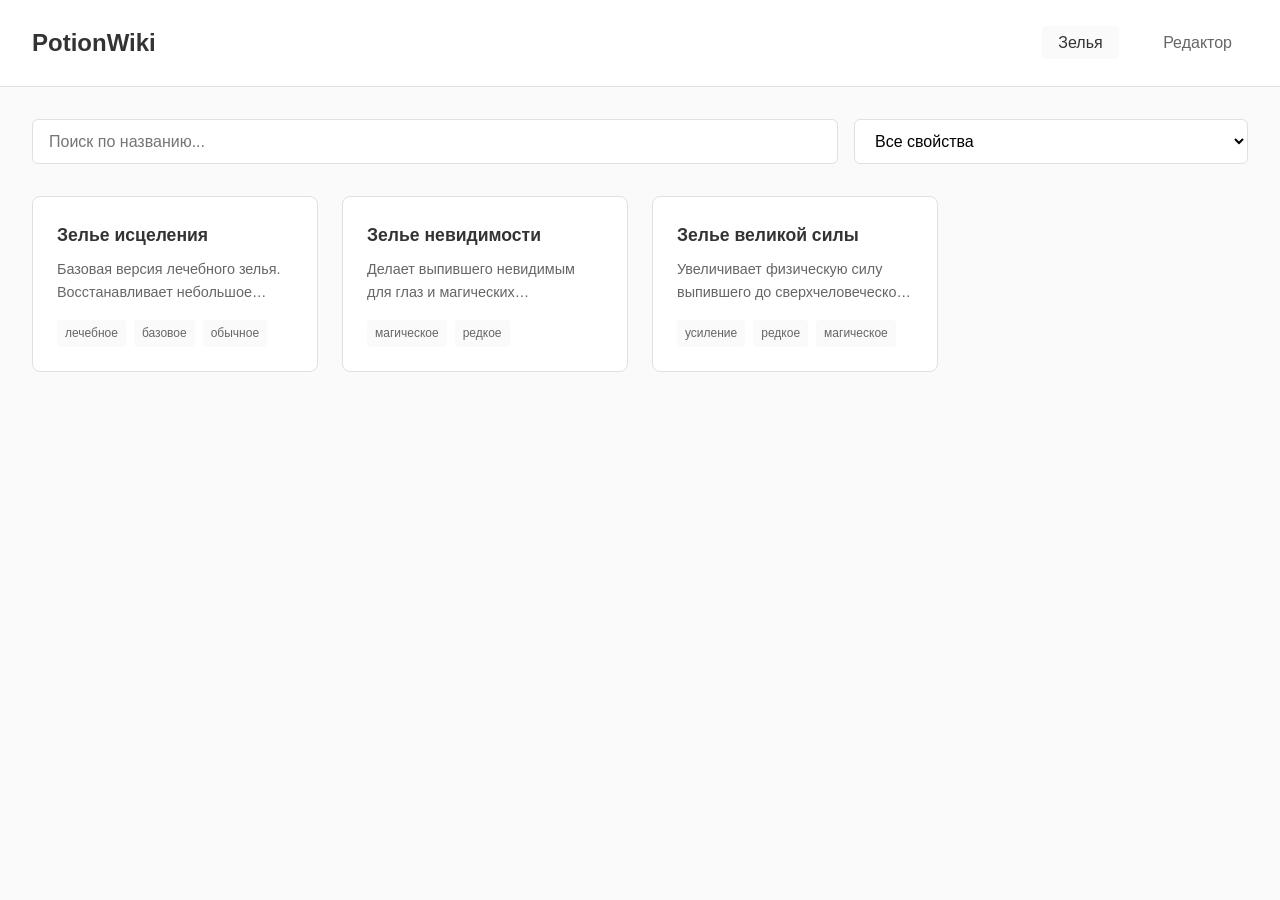
==== index.html @ 2b3a9e83 "init" ====
<!DOCTYPE html>
<html lang="ru">
<head>
    <meta charset="UTF-8">
    <meta name="viewport" content="width=device-width, initial-scale=1.0">
    <title>PotionWiki - Зелья D&D</title>
    <link rel="stylesheet" href="style.css">
</head>
<body>
    <header>
        <h1>PotionWiki</h1>
        <nav>
            <a href="index.html" class="active">Зелья</a>
            <a href="editor.html">Редактор</a>
        </nav>
    </header>

    <main>
        <section class="filters">
            <input type="text" id="search" placeholder="Поиск по названию...">
            <select id="propertyFilter">
                <option value="">Все свойства</option>
            </select>
        </section>

        <section id="potionsList" class="potions-grid">
        </section>
    </main>

    <div id="potionModal" class="modal">
        <div class="modal-content">
            <span class="close">&times;</span>
            <div class="modal-body">
                <div class="modal-image">
                    <img id="modalImage" src="" alt="">
                </div>
                <div class="modal-info">
                    <h2 id="modalName"></h2>
                    <p id="modalDescription"></p>
                    <div class="modal-tags" id="modalTags"></div>
                    <div class="modal-section">
                        <h3>Свойства</h3>
                        <ul id="modalProperties"></ul>
                    </div>
                    <div class="modal-section">
                        <h3>Состав</h3>
                        <ul id="modalIngredients"></ul>
                    </div>
                    <div class="modal-section">
                        <h3>Дополнительно</h3>
                        <p id="modalAdditional"></p>
                    </div>
                </div>
            </div>
        </div>
    </div>

    <script src="app.js"></script>
</body>
</html>
---- style.css ----
* {
    margin: 0;
    padding: 0;
    box-sizing: border-box;
}

:root {
    --bg: #fafafa;
    --bg-card: #fff;
    --text: #333;
    --text-light: #666;
    --accent: #4a4a4a;
    --border: #e0e0e0;
    --shadow: rgba(0, 0, 0, 0.06);
}

body {
    font-family: -apple-system, BlinkMacSystemFont, 'Segoe UI', Roboto, sans-serif;
    background: var(--bg);
    color: var(--text);
    line-height: 1.6;
}

header {
    display: flex;
    justify-content: space-between;
    align-items: center;
    padding: 1.5rem 2rem;
    background: var(--bg-card);
    border-bottom: 1px solid var(--border);
}

header h1 {
    font-size: 1.5rem;
    font-weight: 600;
}

nav a {
    text-decoration: none;
    color: var(--text-light);
    margin-left: 1.5rem;
    padding: 0.5rem 1rem;
    border-radius: 4px;
    transition: all 0.2s;
}

nav a:hover, nav a.active {
    color: var(--text);
    background: var(--bg);
}

main {
    max-width: 1400px;
    margin: 0 auto;
    padding: 2rem;
}

.filters {
    display: flex;
    gap: 1rem;
    margin-bottom: 2rem;
    flex-wrap: wrap;
}

.filters input, .filters select {
    padding: 0.75rem 1rem;
    border: 1px solid var(--border);
    border-radius: 6px;
    font-size: 1rem;
    background: var(--bg-card);
}

.filters input {
    flex: 1;
    min-width: 250px;
}

.filters input:focus, .filters select:focus {
    outline: none;
    border-color: var(--accent);
}

.potions-grid {
    display: grid;
    grid-template-columns: repeat(auto-fill, minmax(280px, 1fr));
    gap: 1.5rem;
}

.potion-card {
    background: var(--bg-card);
    border: 1px solid var(--border);
    border-radius: 8px;
    padding: 1.5rem;
    cursor: pointer;
    transition: all 0.2s;
}

.potion-card:hover {
    box-shadow: 0 4px 12px var(--shadow);
    transform: translateY(-2px);
}

.potion-card-image {
    width: 100%;
    height: 180px;
    object-fit: cover;
    border-radius: 6px;
    background: var(--bg);
    margin-bottom: 1rem;
}

.potion-card h3 {
    font-size: 1.1rem;
    margin-bottom: 0.5rem;
}

.potion-card p {
    color: var(--text-light);
    font-size: 0.9rem;
    display: -webkit-box;
    -webkit-line-clamp: 2;
    -webkit-box-orient: vertical;
    overflow: hidden;
}

.potion-card-tags {
    display: flex;
    gap: 0.5rem;
    margin-top: 1rem;
    flex-wrap: wrap;
}

.tag {
    font-size: 0.75rem;
    padding: 0.25rem 0.5rem;
    background: var(--bg);
    border-radius: 4px;
    color: var(--text-light);
}

.modal {
    display: none;
    position: fixed;
    top: 0;
    left: 0;
    width: 100%;
    height: 100%;
    background: rgba(0, 0, 0, 0.5);
    z-index: 1000;
    overflow-y: auto;
}

.modal-content {
    background: var(--bg-card);
    margin: 2rem auto;
    max-width: 900px;
    border-radius: 12px;
    position: relative;
    overflow: hidden;
}

.close {
    position: absolute;
    top: 1rem;
    right: 1.5rem;
    font-size: 2rem;
    cursor: pointer;
    color: var(--text-light);
    z-index: 10;
}

.close:hover {
    color: var(--text);
}

.modal-body {
    display: grid;
    grid-template-columns: 400px 1fr;
}

.modal-image {
    background: var(--bg);
}

.modal-image img {
    width: 100%;
    height: 100%;
    object-fit: cover;
}

.modal-info {
    padding: 2rem;
}

.modal-info h2 {
    font-size: 1.5rem;
    margin-bottom: 1rem;
}

.modal-info > p {
    color: var(--text-light);
    margin-bottom: 1.5rem;
}

.modal-tags {
    display: flex;
    gap: 0.5rem;
    margin-bottom: 1.5rem;
    flex-wrap: wrap;
}

.modal-section {
    margin-bottom: 1.5rem;
}

.modal-section h3 {
    font-size: 0.9rem;
    text-transform: uppercase;
    letter-spacing: 0.05em;
    color: var(--text-light);
    margin-bottom: 0.5rem;
}

.modal-section ul {
    list-style: none;
}

.modal-section li {
    padding: 0.25rem 0;
}

.modal-section li::before {
    content: "•";
    margin-right: 0.5rem;
    color: var(--accent);
}

@media (max-width: 800px) {
    .modal-body {
        grid-template-columns: 1fr;
    }

    .modal-image {
        height: 250px;
    }
}
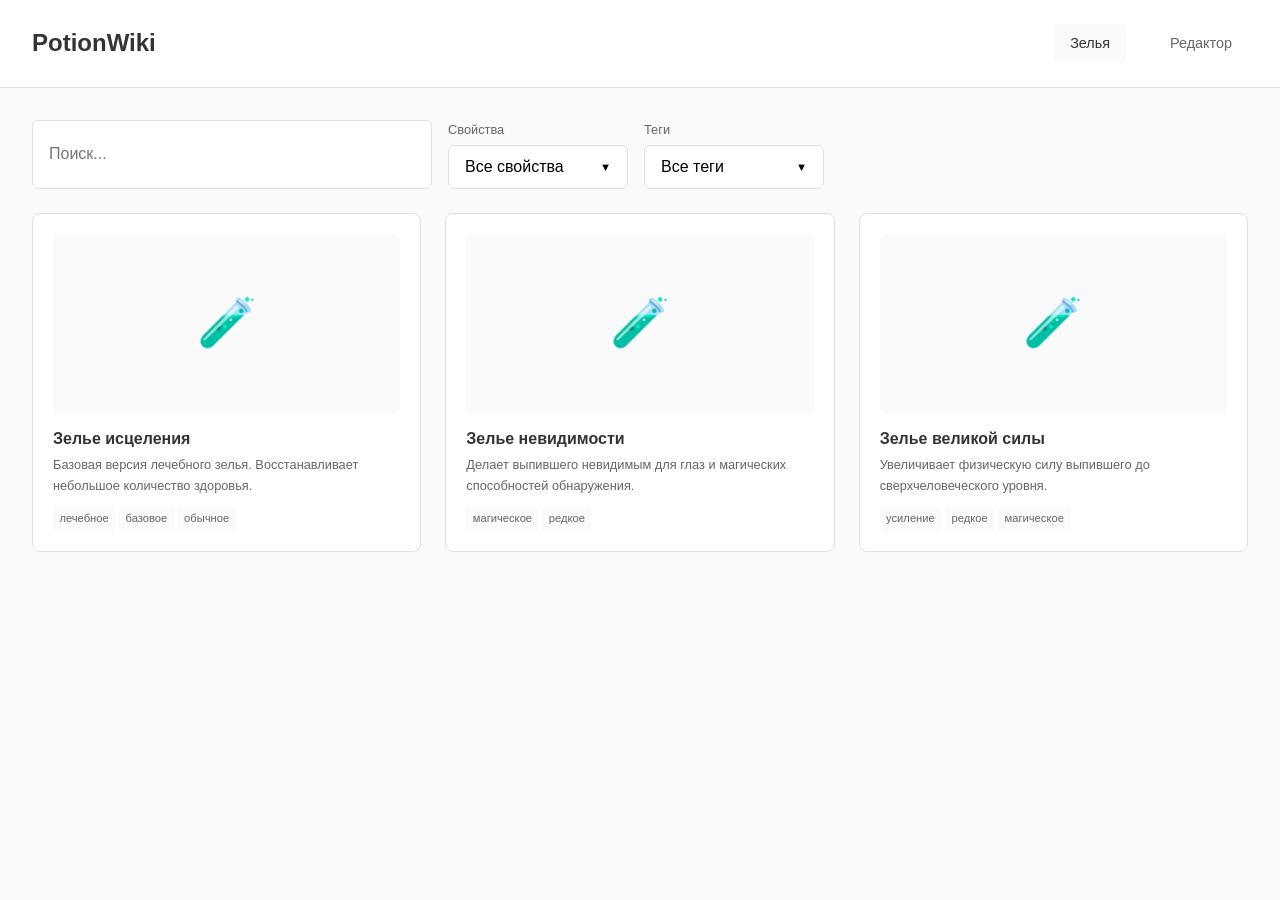
==== commit 2c533169: "Change to PWA" ====
--- a/index.html
+++ b/index.html
@@ -3,6 +3,13 @@
 <head>
     <meta charset="UTF-8">
     <meta name="viewport" content="width=device-width, initial-scale=1.0">
+    <meta name="theme-color" content="#4a4a48">
+    <meta name="description" content="Коллекция зелий для D&D">
+    <meta name="apple-mobile-web-app-capable" content="yes">
+    <meta name="apple-mobile-web-app-status-bar-style" content="default">
+    <link rel="manifest" href="/manifest.json">
+    <link rel="icon" type="image/png" sizes="192x192" href="/icons/icon-192.png">
+    <link rel="apple-touch-icon" href="/icons/icon-192.png">
     <title>PotionWiki - Зелья D&D</title>
     <link rel="stylesheet" href="style.css">
 </head>
@@ -17,10 +24,27 @@
 
     <main>
         <section class="filters">
-            <input type="text" id="search" placeholder="Поиск по названию...">
-            <select id="propertyFilter">
-                <option value="">Все свойства</option>
-            </select>
+            <input type="text" id="search" placeholder="Поиск...">
+            <div class="filter-group">
+                <label>Свойства</label>
+                <div class="multiselect" id="propertyMultiselect">
+                    <button type="button" class="multiselect-toggle" id="propertyToggle">
+                        <span id="propertyLabel">Все свойства</span>
+                        <span class="arrow">▼</span>
+                    </button>
+                    <div class="multiselect-dropdown" id="propertyDropdown"></div>
+                </div>
+            </div>
+            <div class="filter-group">
+                <label>Теги</label>
+                <div class="multiselect" id="tagMultiselect">
+                    <button type="button" class="multiselect-toggle" id="tagToggle">
+                        <span id="tagLabel">Все теги</span>
+                        <span class="arrow">▼</span>
+                    </button>
+                    <div class="multiselect-dropdown" id="tagDropdown"></div>
+                </div>
+            </div>
         </section>
 
         <section id="potionsList" class="potions-grid">
@@ -30,6 +54,7 @@
     <div id="potionModal" class="modal">
         <div class="modal-content">
             <span class="close">&times;</span>
+            <button id="editPotionBtn" class="modal-edit-btn">✏️ Редактировать</button>
             <div class="modal-body">
                 <div class="modal-image">
                     <img id="modalImage" src="" alt="">
--- a/style.css
+++ b/style.css
@@ -19,29 +19,39 @@
     background: var(--bg);
     color: var(--text);
     line-height: 1.6;
+    min-height: 100vh;
+    -webkit-tap-highlight-color: transparent;
 }
 
 header {
     display: flex;
     justify-content: space-between;
     align-items: center;
-    padding: 1.5rem 2rem;
+    padding: 1rem 1rem;
     background: var(--bg-card);
     border-bottom: 1px solid var(--border);
+    position: sticky;
+    top: 0;
+    z-index: 100;
 }
 
 header h1 {
-    font-size: 1.5rem;
+    font-size: 1.25rem;
     font-weight: 600;
+}
+
+nav {
+    display: flex;
+    gap: 0.25rem;
 }
 
 nav a {
     text-decoration: none;
     color: var(--text-light);
-    margin-left: 1.5rem;
-    padding: 0.5rem 1rem;
+    padding: 0.5rem 0.75rem;
     border-radius: 4px;
     transition: all 0.2s;
+    font-size: 0.9rem;
 }
 
 nav a:hover, nav a.active {
@@ -52,17 +62,24 @@
 main {
     max-width: 1400px;
     margin: 0 auto;
-    padding: 2rem;
+    padding: 1rem;
 }
 
 .filters {
     display: flex;
-    gap: 1rem;
-    margin-bottom: 2rem;
-    flex-wrap: wrap;
-}
-
-.filters input, .filters select {
+    flex-direction: column;
+    gap: 0.75rem;
+    margin-bottom: 1.5rem;
+    overflow: visible;
+}
+
+.filters > * {
+    flex-shrink: 0;
+    min-width: 0;
+}
+
+.filters input {
+    width: 100%;
     padding: 0.75rem 1rem;
     border: 1px solid var(--border);
     border-radius: 6px;
@@ -70,53 +87,150 @@
     background: var(--bg-card);
 }
 
-.filters input {
-    flex: 1;
-    min-width: 250px;
-}
-
-.filters input:focus, .filters select:focus {
+.filters input:focus {
     outline: none;
     border-color: var(--accent);
 }
 
+.filter-group {
+    display: flex;
+    flex-direction: column;
+    gap: 0.25rem;
+    position: relative;
+}
+
+.filter-group label {
+    font-size: 0.8rem;
+    color: var(--text-light);
+    font-weight: 500;
+}
+
+.multiselect {
+    position: relative;
+    width: 100%;
+    max-width: 100%;
+    overflow: visible;
+}
+
+.multiselect-toggle {
+    width: 100%;
+    padding: 0.75rem 1rem;
+    border: 1px solid var(--border);
+    border-radius: 6px;
+    font-size: 1rem;
+    background: var(--bg-card);
+    cursor: pointer;
+    display: flex;
+    justify-content: space-between;
+    align-items: center;
+    text-align: left;
+}
+
+.multiselect-toggle:hover {
+    border-color: var(--accent);
+}
+
+.arrow {
+    font-size: 0.7rem;
+    transition: transform 0.2s;
+    flex-shrink: 0;
+}
+
+.multiselect.open .arrow {
+    transform: rotate(180deg);
+}
+
+.multiselect-dropdown {
+    display: none;
+    position: absolute;
+    top: calc(100% + 4px);
+    left: 0;
+    width: max-content;
+    min-width: 100%;
+    background: var(--bg-card);
+    border: 1px solid var(--border);
+    border-radius: 6px;
+    box-shadow: 0 8px 24px rgba(0,0,0,0.12);
+    z-index: 200;
+    max-height: 280px;
+    overflow-y: auto;
+}
+
+.multiselect.open .multiselect-dropdown {
+    display: block;
+}
+
+.multiselect-option {
+    display: flex;
+    align-items: center;
+    gap: 0.5rem;
+    padding: 0.75rem 1rem;
+    cursor: pointer;
+    font-size: 0.95rem;
+}
+
+.multiselect-option:hover {
+    background: var(--bg);
+}
+
+.multiselect-option input[type="checkbox"] {
+    width: 18px;
+    height: 18px;
+    cursor: pointer;
+}
+
 .potions-grid {
     display: grid;
-    grid-template-columns: repeat(auto-fill, minmax(280px, 1fr));
-    gap: 1.5rem;
+    grid-template-columns: repeat(auto-fill, minmax(160px, 1fr));
+    gap: 1rem;
 }
 
 .potion-card {
     background: var(--bg-card);
     border: 1px solid var(--border);
     border-radius: 8px;
-    padding: 1.5rem;
+    padding: 1rem;
     cursor: pointer;
     transition: all 0.2s;
+}
+
+.potion-card:active {
+    transform: scale(0.98);
 }
 
 .potion-card:hover {
     box-shadow: 0 4px 12px var(--shadow);
-    transform: translateY(-2px);
 }
 
 .potion-card-image {
     width: 100%;
-    height: 180px;
+    height: 140px;
     object-fit: cover;
     border-radius: 6px;
     background: var(--bg);
-    margin-bottom: 1rem;
+    margin-bottom: 0.75rem;
+}
+
+.potion-card-placeholder {
+    width: 100%;
+    height: 140px;
+    display: flex;
+    align-items: center;
+    justify-content: center;
+    font-size: 3rem;
+    background: var(--bg);
+    border-radius: 6px;
+    margin-bottom: 0.75rem;
 }
 
 .potion-card h3 {
-    font-size: 1.1rem;
-    margin-bottom: 0.5rem;
+    font-size: 1rem;
+    margin-bottom: 0.25rem;
 }
 
 .potion-card p {
     color: var(--text-light);
-    font-size: 0.9rem;
+    font-size: 0.8rem;
     display: -webkit-box;
     -webkit-line-clamp: 2;
     -webkit-box-orient: vertical;
@@ -125,14 +239,14 @@
 
 .potion-card-tags {
     display: flex;
-    gap: 0.5rem;
-    margin-top: 1rem;
+    gap: 0.25rem;
+    margin-top: 0.75rem;
     flex-wrap: wrap;
 }
 
 .tag {
-    font-size: 0.75rem;
-    padding: 0.25rem 0.5rem;
+    font-size: 0.7rem;
+    padding: 0.15rem 0.4rem;
     background: var(--bg);
     border-radius: 4px;
     color: var(--text-light);
@@ -152,7 +266,7 @@
 
 .modal-content {
     background: var(--bg-card);
-    margin: 2rem auto;
+    margin: 1rem auto;
     max-width: 900px;
     border-radius: 12px;
     position: relative;
@@ -161,25 +275,44 @@
 
 .close {
     position: absolute;
-    top: 1rem;
-    right: 1.5rem;
-    font-size: 2rem;
+    top: 0.75rem;
+    right: 1rem;
+    font-size: 1.75rem;
     cursor: pointer;
     color: var(--text-light);
     z-index: 10;
-}
-
-.close:hover {
-    color: var(--text);
+    line-height: 1;
+    padding: 0.25rem;
+}
+
+.modal-edit-btn {
+    position: absolute;
+    top: 0.75rem;
+    left: 0.75rem;
+    padding: 0.5rem 0.75rem;
+    background: var(--accent);
+    color: white;
+    border: none;
+    border-radius: 6px;
+    font-size: 0.85rem;
+    cursor: pointer;
+    z-index: 10;
+    transition: background 0.2s;
+}
+
+.modal-edit-btn:hover {
+    background: #333;
 }
 
 .modal-body {
     display: grid;
-    grid-template-columns: 400px 1fr;
+    grid-template-columns: 1fr;
+    padding-top: 3rem;
 }
 
 .modal-image {
     background: var(--bg);
+    height: 200px;
 }
 
 .modal-image img {
@@ -189,32 +322,32 @@
 }
 
 .modal-info {
-    padding: 2rem;
+    padding: 1.25rem;
 }
 
 .modal-info h2 {
-    font-size: 1.5rem;
+    font-size: 1.25rem;
+    margin-bottom: 0.5rem;
+}
+
+.modal-info > p {
+    color: var(--text-light);
     margin-bottom: 1rem;
 }
 
-.modal-info > p {
-    color: var(--text-light);
-    margin-bottom: 1.5rem;
-}
-
 .modal-tags {
     display: flex;
     gap: 0.5rem;
-    margin-bottom: 1.5rem;
+    margin-bottom: 1rem;
     flex-wrap: wrap;
 }
 
 .modal-section {
-    margin-bottom: 1.5rem;
+    margin-bottom: 1rem;
 }
 
 .modal-section h3 {
-    font-size: 0.9rem;
+    font-size: 0.8rem;
     text-transform: uppercase;
     letter-spacing: 0.05em;
     color: var(--text-light);
@@ -227,6 +360,7 @@
 
 .modal-section li {
     padding: 0.25rem 0;
+    font-size: 0.9rem;
 }
 
 .modal-section li::before {
@@ -235,12 +369,113 @@
     color: var(--accent);
 }
 
-@media (max-width: 800px) {
+.no-results {
+    text-align: center;
+    color: var(--text-light);
+    padding: 2rem;
+    grid-column: 1 / -1;
+}
+
+@media (min-width: 480px) {
+    main {
+        padding: 1.5rem;
+    }
+
+    .potions-grid {
+        grid-template-columns: repeat(auto-fill, minmax(200px, 1fr));
+        gap: 1.25rem;
+    }
+
+    .potion-card {
+        padding: 1.25rem;
+    }
+
+    .potion-card-image {
+        height: 160px;
+    }
+
+    .potion-card-placeholder {
+        height: 160px;
+    }
+}
+
+@media (min-width: 768px) {
+    header {
+        padding: 1.5rem 2rem;
+    }
+
+    header h1 {
+        font-size: 1.5rem;
+    }
+
+    nav a {
+        margin-left: 1.5rem;
+        padding: 0.5rem 1rem;
+    }
+
+    main {
+        padding: 2rem;
+    }
+
+    .filters {
+        display: flex;
+        flex-direction: row;
+        flex-wrap: nowrap;
+        gap: 1rem;
+        align-items: stretch;
+    }
+
+    .filters input {
+        flex: 1;
+        min-width: 200px;
+        max-width: 400px;
+    }
+
+    .filter-group {
+        flex: 0 0 auto;
+        min-width: 180px;
+        max-width: 220px;
+    }
+
+    .potions-grid {
+        grid-template-columns: repeat(auto-fill, minmax(280px, 1fr));
+        gap: 1.5rem;
+    }
+
+    .potion-card-image {
+        height: 180px;
+    }
+
+    .potion-card-placeholder {
+        height: 180px;
+    }
+
+    .modal-content {
+        margin: 2rem auto;
+    }
+
     .modal-body {
-        grid-template-columns: 1fr;
+        grid-template-columns: 400px 1fr;
+        padding-top: 0;
     }
 
     .modal-image {
-        height: 250px;
+        height: auto;
+        min-height: 400px;
+    }
+
+    .modal-info {
+        padding: 2rem;
+    }
+
+    .close {
+        top: 1rem;
+        right: 1.5rem;
+    }
+}
+
+@media (min-width: 1024px) {
+    .potions-grid {
+        grid-template-columns: repeat(auto-fill, minmax(300px, 1fr));
     }
 }
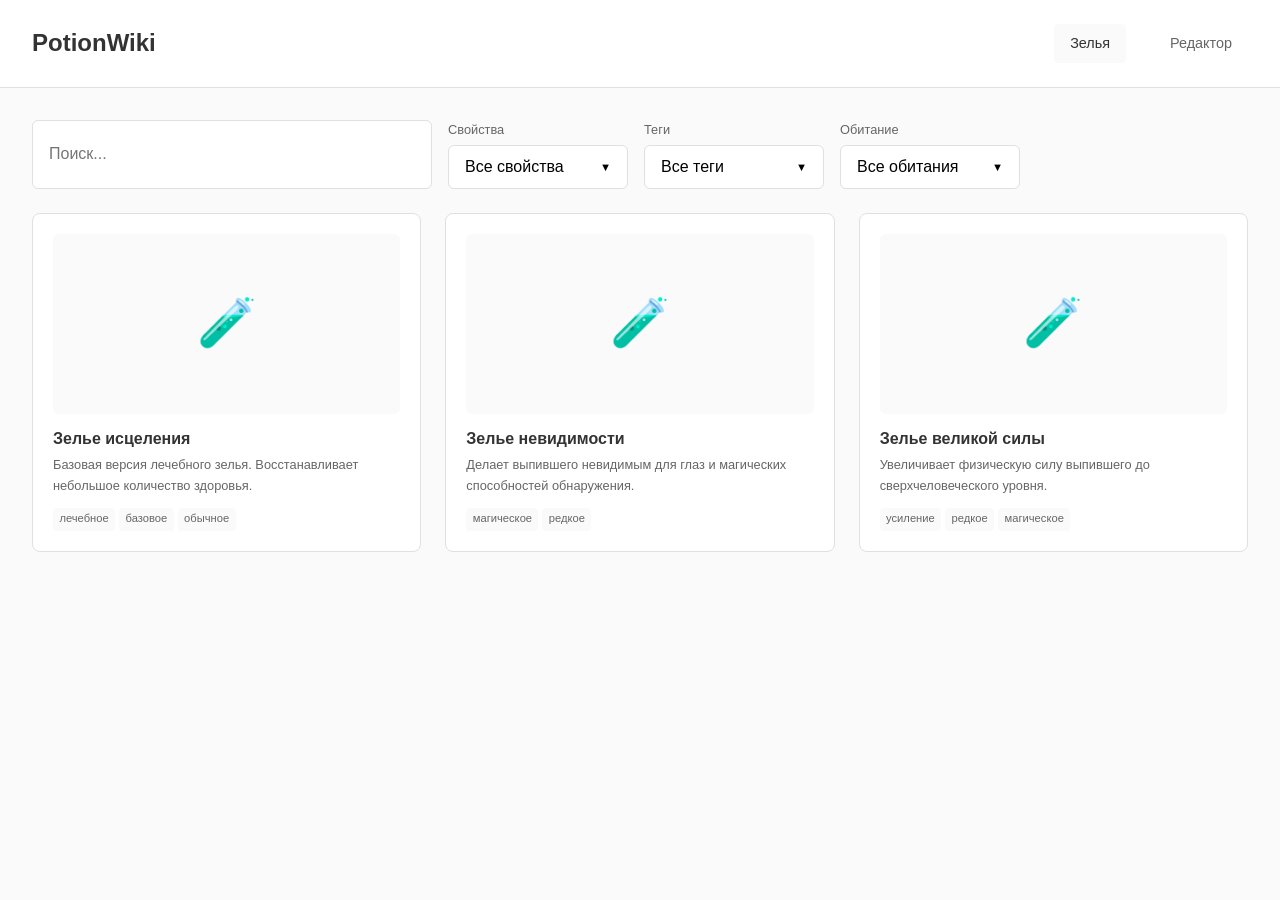
==== commit 94fc298d: "Update" ====
--- a/index.html
+++ b/index.html
@@ -45,6 +45,16 @@
                     <div class="multiselect-dropdown" id="tagDropdown"></div>
                 </div>
             </div>
+            <div class="filter-group">
+                <label>Обитание</label>
+                <div class="multiselect" id="habitatMultiselect">
+                    <button type="button" class="multiselect-toggle" id="habitatToggle">
+                        <span id="habitatLabel">Все обитания</span>
+                        <span class="arrow">▼</span>
+                    </button>
+                    <div class="multiselect-dropdown" id="habitatDropdown"></div>
+                </div>
+            </div>
         </section>
 
         <section id="potionsList" class="potions-grid">
@@ -72,6 +82,10 @@
                         <ul id="modalIngredients"></ul>
                     </div>
                     <div class="modal-section">
+                        <h3>Обитание</h3>
+                        <ul id="modalHabitat"></ul>
+                    </div>
+                    <div class="modal-section">
                         <h3>Дополнительно</h3>
                         <p id="modalAdditional"></p>
                     </div>
